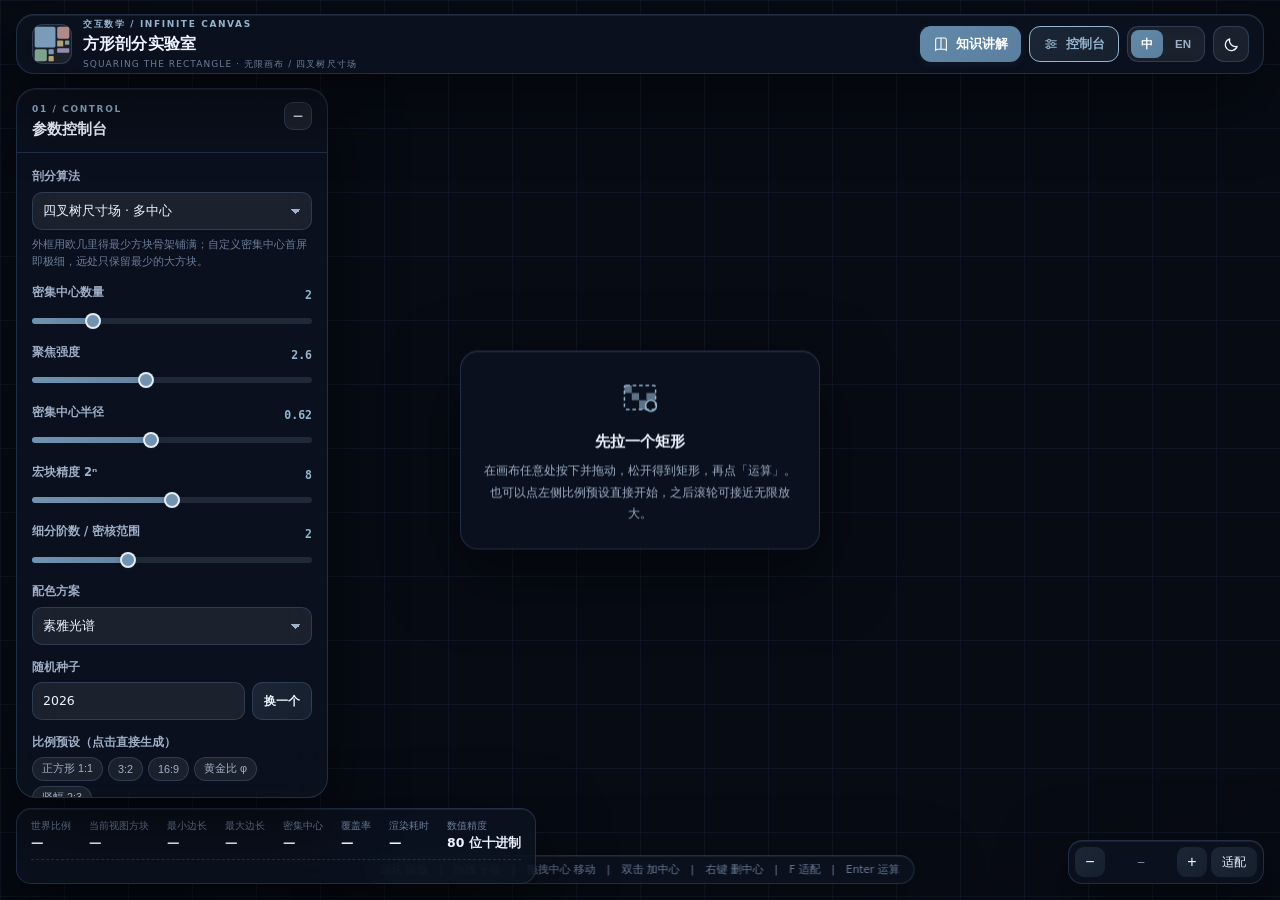
==== index.html @ bc284297 "Add custom dense centres, minimum-tile skeleton, threaded WASM core and PWA Share user-defined dense" ====
<!DOCTYPE html>
<html lang="zh-CN" data-theme="dark">
<head>
  <meta charset="UTF-8">
  <meta name="viewport" content="width=device-width, initial-scale=1, maximum-scale=1, user-scalable=no">
  <meta name="description" content="方形剖分实验室：全屏无限画布，用四叉树尺寸场把任意矩形剖分成大小悬殊的正方形。">
  <title>方形剖分实验室 · 无限画布</title>
  <meta name="theme-color" content="#0d1522">
  <meta name="apple-mobile-web-app-capable" content="yes">
  <meta name="apple-mobile-web-app-status-bar-style" content="black-translucent">
  <link rel="manifest" href="manifest.webmanifest">
  <link rel="icon" type="image/png" href="icons/icon-192.png">
  <link rel="apple-touch-icon" href="icons/icon-192.png">
  <link rel="stylesheet" href="css/style.css">
</head>
<body>
  <!-- Full-screen canvas -->
  <canvas id="stage" aria-label="Squared rectangle infinite canvas"></canvas>
  <div class="canvas-vignette" aria-hidden="true"></div>

  <!-- Glass top bar -->
  <header class="topbar glass" id="topbar">
    <div class="brand">
      <div class="mark" aria-hidden="true">
        <svg viewBox="0 0 44 44" width="38" height="38">
          <rect x="2"  y="2"  width="24" height="24" rx="2" fill="var(--mark1)"/>
          <rect x="28" y="2"  width="14" height="14" rx="2" fill="var(--mark2)"/>
          <rect x="28" y="18" width="7"  height="7"  rx="1" fill="var(--mark3)"/>
          <rect x="37" y="18" width="5"  height="5"  rx="1" fill="var(--mark4)"/>
          <rect x="28" y="27" width="14" height="5"  rx="1" fill="var(--mark5)"/>
          <rect x="2"  y="28" width="14" height="14" rx="2" fill="var(--mark4)"/>
          <rect x="18" y="28" width="6"  height="6"  rx="1" fill="var(--mark1)"/>
          <rect x="18" y="36" width="6"  height="6"  rx="1" fill="var(--mark3)"/>
        </svg>
      </div>
      <div class="brand-text">
        <span class="eyebrow" data-i18n="brandTag"></span>
        <h1 data-i18n="siteTitle"></h1>
        <span class="brand-sub" data-i18n="siteSubtitle"></span>
      </div>
    </div>
    <div class="top-tools">
      <button type="button" id="btnKnowledge" class="tool-btn grad" data-i18n-title="btnKnowledge">
        <svg viewBox="0 0 24 24" width="16" height="16" aria-hidden="true"><path d="M4 5.5A2.5 2.5 0 0 1 6.5 3H12v17H6.5A2.5 2.5 0 0 0 4 22V5.5Zm16 0A2.5 2.5 0 0 0 17.5 3H12v17h5.5A2.5 2.5 0 0 1 20 22V5.5Z" fill="none" stroke="currentColor" stroke-width="1.6" stroke-linejoin="round"/></svg>
        <span data-i18n="btnKnowledge"></span>
      </button>
      <button type="button" id="btnConsole" class="tool-btn is-active" data-i18n-title="btnConsole">
        <svg viewBox="0 0 24 24" width="16" height="16" aria-hidden="true"><path d="M4 7h16M4 12h16M4 17h16" stroke="currentColor" stroke-width="1.6" stroke-linecap="round"/><circle cx="9" cy="7" r="2.2" fill="var(--glass)" stroke="currentColor" stroke-width="1.6"/><circle cx="15" cy="12" r="2.2" fill="var(--glass)" stroke="currentColor" stroke-width="1.6"/><circle cx="8" cy="17" r="2.2" fill="var(--glass)" stroke="currentColor" stroke-width="1.6"/></svg>
        <span data-i18n="btnConsole"></span>
      </button>
      <button type="button" id="btnInstall" class="tool-btn" hidden data-i18n-title="installApp" aria-label="Install app">
        <svg viewBox="0 0 24 24" width="16" height="16" aria-hidden="true"><path d="M12 3v11m0 0 4-4m-4 4-4-4M4 17v2.5A1.5 1.5 0 0 0 5.5 21h13a1.5 1.5 0 0 0 1.5-1.5V17" fill="none" stroke="currentColor" stroke-width="1.7" stroke-linecap="round" stroke-linejoin="round"/></svg>
        <span data-i18n="installApp"></span>
      </button>
      <div class="seg" role="group" aria-label="Language">
        <button type="button" id="langZh" class="seg-btn is-active">中</button>
        <button type="button" id="langEn" class="seg-btn">EN</button>
      </div>
      <button type="button" id="themeToggle" class="icon-btn" data-i18n-title="themeToggle" data-i18n-aria="themeToggle" aria-label="Toggle theme">
        <svg class="i-moon" viewBox="0 0 24 24" width="17" height="17" aria-hidden="true"><path d="M20 14.5A8.5 8.5 0 0 1 9.5 4a8.5 8.5 0 1 0 10.5 10.5Z" fill="none" stroke="currentColor" stroke-width="1.7" stroke-linejoin="round"/></svg>
        <svg class="i-sun" viewBox="0 0 24 24" width="17" height="17" aria-hidden="true"><circle cx="12" cy="12" r="4" fill="none" stroke="currentColor" stroke-width="1.7"/><path d="M12 2v2m0 16v2M2 12h2m16 0h2M4.9 4.9l1.4 1.4m11.4 11.4 1.4 1.4M19.1 4.9l-1.4 1.4M6.3 17.7l-1.4 1.4" stroke="currentColor" stroke-width="1.7" stroke-linecap="round"/></svg>
      </button>
    </div>
  </header>

  <!-- Control panel: glass popover, collapsible to the top bar -->
  <aside class="console glass" id="console">
    <div class="console-head">
      <div>
        <span class="eyebrow" data-i18n="consoleTag"></span>
        <h2 data-i18n="consoleTitle"></h2>
      </div>
      <button type="button" id="consoleCollapse" class="mini-icon" data-i18n-title="collapse" aria-label="Collapse">−</button>
    </div>

    <div class="console-body">
      <div class="field">
        <label for="algoMode" data-i18n="algoLabel"></label>
        <select id="algoMode">
          <option value="quad" data-i18n="algoQuad"></option>
          <option value="euclid" data-i18n="algoEuclid"></option>
          <option value="network" data-i18n="algoNetwork"></option>
        </select>
        <p class="hint-line" id="algoHint" data-i18n="algoHintQuad"></p>
      </div>

      <div class="field">
        <div class="field-row"><label for="centers" data-i18n="centersLabel"></label><output id="centersVal">2</output></div>
        <input type="range" id="centers" min="1" max="6" step="1" value="2">
      </div>
      <div class="field">
        <div class="field-row"><label for="power" data-i18n="powerLabel"></label><output id="powerVal">2.6</output></div>
        <input type="range" id="power" min="1" max="5" step="0.1" value="2.6">
      </div>
      <div class="field">
        <div class="field-row"><label for="radius" data-i18n="radiusLabel"></label><output id="radiusVal">0.62</output></div>
        <input type="range" id="radius" min="0.2" max="1.2" step="0.02" value="0.62">
      </div>
      <div class="field">
        <div class="field-row"><label for="detail" data-i18n="detailLabel"></label><output id="detailVal">8</output></div>
        <input type="range" id="detail" min="5" max="11" step="1" value="8">
      </div>

      <div class="field">
        <div class="field-row"><label for="order" data-i18n="orderLabel"></label><output id="orderVal">2</output></div>
        <input type="range" id="order" min="0" max="6" step="1" value="2">
      </div>

      <div class="field">
        <label for="palette" data-i18n="paletteLabel"></label>
        <select id="palette">
          <option value="spectrum" data-i18n="palSpectrum"></option>
          <option value="sky" data-i18n="palSky"></option>
          <option value="warm" data-i18n="palWarm"></option>
          <option value="mono" data-i18n="palMono"></option>
        </select>
      </div>

      <div class="field">
        <label for="seed" data-i18n="seedLabel"></label>
        <div class="seed-row">
          <input type="number" id="seed" value="2026" min="1" step="1">
          <button type="button" id="reseed" class="mini-btn" data-i18n="reseed"></button>
        </div>
      </div>

      <div class="field">
        <span class="group-label" data-i18n="ratioLabel"></span>
        <div class="chips" id="ratioChips">
          <button type="button" data-ratio="1" data-i18n="ratioSquare"></button>
          <button type="button" data-ratio="1.5" data-i18n="ratio32"></button>
          <button type="button" data-ratio="1.7778" data-i18n="ratio169"></button>
          <button type="button" data-ratio="1.618" data-i18n="ratioGolden"></button>
          <button type="button" data-ratio="0.6667" data-i18n="ratioPortrait"></button>
        </div>
      </div>

      <div class="field">
        <span class="group-label" data-i18n="optionsLabel"></span>
        <div class="checks">
          <label class="check"><input type="checkbox" id="showGrid" checked><span data-i18n="optGrid"></span></label>
          <label class="check"><input type="checkbox" id="animate" checked><span data-i18n="optAnimate"></span></label>
          <label class="check"><input type="checkbox" id="showLabels"><span data-i18n="optLabels"></span></label>
          <label class="check"><input type="checkbox" id="showFoci" checked><span data-i18n="optFoci"></span></label>
        </div>
      </div>

      <div class="actions">
        <button type="button" id="btnCompute" class="btn grad big" data-i18n="btnCompute"></button>
        <div class="btn-row">
          <button type="button" id="btnRedraw" class="btn" data-i18n="btnRedraw"></button>
          <button type="button" id="btnFit" class="btn" data-i18n="btnFit"></button>
        </div>
        <div class="btn-row">
          <button type="button" id="btnRandom" class="btn" data-i18n="btnRandom"></button>
          <button type="button" id="btnExport" class="btn" data-i18n="btnExport"></button>
        </div>
        <button type="button" id="btnClear" class="btn ghost wide" data-i18n="btnClear"></button>
      </div>
      <p class="side-tip" data-i18n="hintInteract"></p>
    </div>
  </aside>

  <!-- Bottom-left stats HUD -->
  <div class="hud glass" id="hud">
    <div class="hud-stats">
      <div class="hud-item"><span data-i18n="statRatio"></span><b id="statRatio">—</b></div>
      <div class="hud-item"><span data-i18n="statBlocks"></span><b id="statBlocks">—</b></div>
      <div class="hud-item"><span data-i18n="statMin"></span><b id="statMin">—</b></div>
      <div class="hud-item"><span data-i18n="statMax"></span><b id="statMax">—</b></div>
      <div class="hud-item"><span data-i18n="statCenters"></span><b id="statCenters">—</b></div>
      <div class="hud-item"><span data-i18n="statCoverage"></span><b id="statCoverage">—</b></div>
      <div class="hud-item"><span data-i18n="statTime"></span><b id="statTime">—</b></div>
      <div class="hud-item"><span data-i18n="statPrecision"></span><b id="statPrecision">—</b></div>
    </div>
    <div class="hud-meta" id="metaLine"></div>
  </div>

  <!-- Bottom-right zoom controls -->
  <div class="zoombar glass">
    <button type="button" id="zoomOut" aria-label="Zoom out">−</button>
    <span id="zoomLabel">100%</span>
    <button type="button" id="zoomIn" aria-label="Zoom in">+</button>
    <button type="button" id="zoomFit" class="fit-btn" data-i18n="btnFitShort"></button>
  </div>

  <!-- Initial hint -->
  <div class="stage-hint glass" id="stageHint">
    <div class="hint-icon" aria-hidden="true">
      <svg viewBox="0 0 48 48" width="44" height="44"><rect x="7" y="11" width="34" height="26" rx="2" fill="none" stroke="currentColor" stroke-width="1.6" stroke-dasharray="4 3"/><path d="M7 11h8v8H7zM15 19h8v8h-8zM23 27h8v10h-8zM31 19h10v8H31z" fill="currentColor" opacity=".6"/><circle cx="36" cy="33" r="6" fill="none" stroke="currentColor" stroke-width="1.6"/></svg>
    </div>
    <strong data-i18n="hintTitle"></strong>
    <p data-i18n-html="hintText"></p>
  </div>

  <div class="keyhelp glass" id="keyhelp" data-i18n="keyHelp"></div>
  <div class="tooltip glass" id="tooltip" hidden></div>

  <!-- Mathematics explainer (all content collected here) -->
  <div class="modal" id="knowledge" hidden>
    <div class="modal-backdrop" id="modalBackdrop"></div>
    <div class="modal-panel glass" role="dialog" aria-modal="true" aria-labelledby="modalTitle">
      <div class="modal-head">
        <div>
          <span class="eyebrow" data-i18n="scienceNo"></span>
          <h2 id="modalTitle" data-i18n="scienceTitle"></h2>
          <p data-i18n="scienceLead"></p>
        </div>
        <button type="button" id="modalClose" class="mini-icon big" aria-label="Close">×</button>
      </div>
      <div class="modal-scroll essay-scroll">
        <iframe id="essayFrame" title="Squaring the rectangle - mathematical notes" src="about:blank"></iframe>
      </div>
    </div>
  </div>

  <div class="toast" id="toast" role="status" aria-live="polite"></div>

  <script src="js/i18n.js"></script>
  <script src="js/bigdec.js"></script>
  <script src="js/squaring.js"></script>
  <script src="js/wasm-module.js"></script>
  <script src="js/wasm-engine.js"></script>
  <script src="js/app.js"></script>
</body>
</html>
---- css/style.css ----
/* ==========================================================================
 * style.css — Squaring the Rectangle, v2
 * Full-screen infinite canvas / glassmorphic overlays / sky-blue gradient
 * controls / dark & light themes / responsive phone & tall-screen layout
 * ========================================================================== */

:root[data-theme="dark"] {
  --stage: #070b14;
  --vignette: rgba(2, 5, 12, .42);
  --glass: rgba(13, 19, 32, .74);
  --glass-line: rgba(140, 180, 255, .18);
  --glass-hi: rgba(255, 255, 255, .07);
  --card: rgba(255, 255, 255, .035);
  --text: #eef4ff;
  --muted: #9fb0c8;
  --faint: #6b7d99;
  --accent: #93b4ce;
  --accent-2: #6d8fae;
  --track: rgba(150, 175, 200, .16);
  --shadow: 0 24px 70px rgba(0, 0, 0, .55);
  --mark1: #7b9cb8; --mark2: #b08a8a; --mark3: #b3a075;
  --mark4: #7fa48c; --mark5: #948cb0;
}

:root[data-theme="light"] {
  --stage: #eef4fb;
  --vignette: rgba(120, 150, 190, .12);
  --glass: rgba(255, 255, 255, .80);
  --glass-line: rgba(40, 90, 160, .16);
  --glass-hi: rgba(255, 255, 255, .65);
  --card: rgba(20, 60, 120, .035);
  --text: #12203a;
  --muted: #52647e;
  --faint: #8292a8;
  --accent: #45759b;
  --accent-2: #6a8dab;
  --track: rgba(50, 90, 130, .12);
  --shadow: 0 20px 60px rgba(30, 70, 130, .18);
  --mark1: #5c82a3; --mark2: #a56f73; --mark3: #a08a4e;
  --mark4: #638c74; --mark5: #7b729a;
}

:root {
  /* Restrained near-solid gradients: a few percent of tonal shift only. */
  --sky: linear-gradient(135deg, #6389a9 0%, #5b7f9e 100%);
  --sky-soft: linear-gradient(135deg, rgba(120, 155, 185, .16), rgba(110, 140, 170, .12));
  --sky-glow: 0 2px 8px rgba(50, 80, 110, .16);
}

* { box-sizing: border-box; }

html, body { height: 100%; margin: 0; overflow: hidden; }

body {
  background: var(--stage);
  color: var(--text);
  font-family: "Inter", "SF Pro Display", "PingFang SC", "Microsoft YaHei", system-ui, -apple-system, sans-serif;
  font-size: 14px;
  line-height: 1.6;
  -webkit-font-smoothing: antialiased;
  transition: background-color .35s, color .35s;
}

::selection { background: var(--accent); color: #fff; }

#stage { position: fixed; inset: 0; width: 100vw; height: 100vh; display: block; touch-action: none; cursor: crosshair; }
.canvas-vignette { position: fixed; inset: 0; z-index: 1; pointer-events: none; background: radial-gradient(125% 95% at 50% 46%, transparent 52%, var(--vignette) 100%); }

.glass {
  background: var(--glass);
  border: 1px solid var(--glass-line);
  box-shadow: var(--shadow), inset 0 1px 0 var(--glass-hi);
  -webkit-backdrop-filter: blur(24px) saturate(165%);
  backdrop-filter: blur(24px) saturate(165%);
}

/* ---------------- Top bar ---------------- */
.topbar {
  position: fixed; top: 14px; left: 16px; right: 16px; height: 60px;
  border-radius: 18px; padding: 0 14px 0 15px; z-index: 30;
  display: flex; align-items: center; justify-content: space-between; gap: 16px;
}
.brand { display: flex; align-items: center; gap: 11px; min-width: 0; }
.mark { width: 40px; height: 40px; display: grid; place-items: center; flex: none; border-radius: 11px; background: var(--glass-hi); border: 1px solid var(--glass-line); }
.brand-text { min-width: 0; }
.eyebrow { display: block; color: var(--accent); font-size: 9px; letter-spacing: .18em; font-weight: 800; }
.brand-text h1 { margin: 0; font-size: 16px; font-weight: 750; letter-spacing: .01em; white-space: nowrap; }
.brand-sub { display: block; color: var(--faint); font-size: 9px; letter-spacing: .12em; white-space: nowrap; overflow: hidden; text-overflow: ellipsis; }
.top-tools { display: flex; align-items: center; gap: 8px; flex: none; }

.tool-btn, .icon-btn, .mini-icon, .seg-btn {
  border: 1px solid var(--glass-line); background: var(--glass-hi); color: var(--text);
  cursor: pointer; transition: filter .18s, border-color .18s, transform .18s, color .18s;
}
.tool-btn { height: 36px; padding: 0 13px; border-radius: 11px; display: flex; align-items: center; gap: 7px; font: inherit; font-size: 12.5px; font-weight: 650; white-space: nowrap; }
.tool-btn:hover, .icon-btn:hover, .mini-icon:hover, .seg-btn:hover { border-color: var(--accent); transform: translateY(-1px); }
.tool-btn.grad { background: var(--sky); color: #fff; border: none; box-shadow: var(--sky-glow); }
.tool-btn.is-active { background: var(--sky-soft); border-color: var(--accent); color: var(--accent); }
[data-theme="light"] .tool-btn.is-active { color: #0369a1; }
.icon-btn { width: 36px; height: 36px; border-radius: 11px; display: grid; place-items: center; }
.icon-btn svg { grid-area: 1 / 1; }
[data-theme="dark"] .i-sun, [data-theme="light"] .i-moon { display: none; }
.seg { display: flex; padding: 3px; gap: 2px; border-radius: 11px; background: var(--glass-hi); border: 1px solid var(--glass-line); }
.seg-btn { height: 28px; padding: 0 10px; border: 0; border-radius: 8px; background: transparent; color: var(--muted); font-size: 11.5px; font-weight: 750; }
.seg-btn.is-active { background: var(--sky); color: #fff; }
.mini-icon { width: 28px; height: 28px; border-radius: 9px; font-size: 18px; line-height: 1; display: grid; place-items: center; flex: none; }
.mini-icon.big { width: 36px; height: 36px; font-size: 24px; border-radius: 11px; }
button:focus-visible, select:focus-visible, input:focus-visible { outline: 2px solid var(--accent); outline-offset: 2px; }

/* ---------------- Glass control console ---------------- */
.console {
  position: fixed; left: 16px; top: 88px; width: 312px; max-height: calc(100vh - 190px);
  border-radius: 20px; z-index: 25; display: flex; flex-direction: column; overflow: hidden;
  transform-origin: 62px -30px;
  transition: opacity .26s ease, transform .26s cubic-bezier(.3, .8, .3, 1);
}
.console.is-collapsed { opacity: 0; transform: translateY(-30px) scale(.9); pointer-events: none; }
.console-head { padding: 13px 15px 11px; display: flex; align-items: flex-start; justify-content: space-between; border-bottom: 1px solid var(--glass-line); }
.console-head h2 { margin: 1px 0 0; font-size: 15px; font-weight: 720; }
.console-body { padding: 14px 15px 16px; overflow-y: auto; overscroll-behavior: contain; }
.console-body::-webkit-scrollbar, .modal-scroll::-webkit-scrollbar { width: 7px; }
.console-body::-webkit-scrollbar-thumb, .modal-scroll::-webkit-scrollbar-thumb { background: var(--track); border-radius: 6px; }

.field { margin-bottom: 13px; }
.field > label, .group-label, .field-row label { display: block; color: var(--muted); font-size: 11.5px; font-weight: 650; margin-bottom: 6px; }
.field-row { display: flex; align-items: center; justify-content: space-between; }
.field-row output { color: var(--accent); font-size: 11.5px; font-weight: 750; font-family: ui-monospace, Consolas, monospace; font-variant-numeric: tabular-nums; }
.hint-line { margin: 6px 0 0; color: var(--faint); font-size: 10.8px; line-height: 1.6; }

select, input[type="number"] {
  width: 100%; padding: 8px 10px; border: 1px solid var(--glass-line); border-radius: 10px;
  background: var(--glass-hi); color: var(--text); font: inherit; font-size: 12.5px; outline: none;
}
select { appearance: none; background-image: linear-gradient(45deg, transparent 50%, var(--muted) 50%), linear-gradient(135deg, var(--muted) 50%, transparent 50%); background-position: calc(100% - 15px) 52%, calc(100% - 10px) 52%; background-size: 5px 5px, 5px 5px; background-repeat: no-repeat; padding-right: 26px; }
option { background: #111a2c; color: #eef4ff; }
[data-theme="light"] option { background: #fff; color: #12203a; }

input[type="range"] {
  -webkit-appearance: none; appearance: none; width: 100%; height: 6px; margin: 7px 0 3px;
  border-radius: 6px; outline: none;
  background: linear-gradient(90deg, #6f93b1, #62849f) 0 / var(--fill, 50%) 100% no-repeat, var(--track);
}
input[type="range"]:disabled { opacity: .38; cursor: default; }
input[type="range"]::-webkit-slider-thumb { -webkit-appearance: none; width: 16px; height: 16px; border-radius: 50%; background: #6f93b1; border: 2px solid rgba(255, 255, 255, .82); box-shadow: 0 1px 4px rgba(30, 60, 90, .22); cursor: pointer; }
input[type="range"]::-moz-range-thumb { width: 13px; height: 13px; border-radius: 50%; background: #6f93b1; border: 2px solid rgba(255, 255, 255, .82); cursor: pointer; }

.seed-row { display: flex; gap: 7px; }
.seed-row input { flex: 1; min-width: 0; font-variant-numeric: tabular-nums; }
.mini-btn { flex: none; padding: 0 11px; border: 1px solid var(--glass-line); border-radius: 10px; background: var(--sky-soft); color: var(--text); font-size: 11.5px; font-weight: 650; cursor: pointer; }
.mini-btn:hover { border-color: var(--accent); }

.chips { display: flex; flex-wrap: wrap; gap: 5px; }
.chips button { border: 1px solid var(--glass-line); background: var(--glass-hi); color: var(--muted); border-radius: 20px; padding: 4px 9px; font-size: 10.8px; cursor: pointer; transition: .18s; }
.chips button:hover { background: var(--sky); color: #fff; border-color: transparent; }

.checks { display: grid; grid-template-columns: 1fr 1fr; gap: 7px 8px; }
.check { display: flex; align-items: center; gap: 7px; color: var(--muted); font-size: 11.5px; cursor: pointer; }
.check input { appearance: none; -webkit-appearance: none; width: 15px; height: 15px; border: 1px solid var(--glass-line); border-radius: 5px; background: var(--glass-hi); cursor: pointer; position: relative; flex: none; }
.check input:checked { background: var(--sky); border-color: transparent; }
.check input:checked::after { content: ""; position: absolute; left: 4px; top: 1px; width: 4px; height: 8px; border: solid #fff; border-width: 0 2px 2px 0; transform: rotate(42deg); }

.actions { display: flex; flex-direction: column; gap: 7px; margin-top: 15px; }
.btn-row { display: grid; grid-template-columns: 1fr 1fr; gap: 7px; }
.btn { border: 1px solid var(--glass-line); border-radius: 10px; padding: 9px 10px; font: inherit; font-size: 11.8px; font-weight: 680; cursor: pointer; background: var(--sky-soft); color: var(--text); transition: filter .18s, transform .18s, border-color .18s; }
.btn:hover { filter: brightness(1.12); transform: translateY(-1px); }
.btn:active { transform: translateY(0); }
.btn:disabled { opacity: .5; cursor: default; transform: none; }
.btn.grad { background: var(--sky); color: #fff; border: none; box-shadow: var(--sky-glow); }
.btn.big { height: 42px; font-size: 13.5px; letter-spacing: .08em; }
.btn.ghost { background: transparent; color: var(--muted); }
.btn.wide { width: 100%; }
.btn.pulse { animation: pulse 1.4s ease-in-out infinite; }
@keyframes pulse { 0%, 100% { box-shadow: 0 2px 8px rgba(90, 125, 155, .14); } 50% { box-shadow: 0 2px 12px rgba(110, 145, 175, .26); } }
.side-tip { margin: 13px 0 0; padding-top: 11px; border-top: 1px dashed var(--glass-line); color: var(--faint); font-size: 10.6px; line-height: 1.75; }

/* ---------------- HUD / zoom bar / hints ---------------- */
.hud { position: fixed; left: 16px; bottom: 16px; max-width: min(780px, calc(100vw - 250px)); border-radius: 15px; padding: 9px 14px; z-index: 15; }
.hud-stats { display: flex; flex-wrap: wrap; gap: 5px 18px; }
.hud-item span { display: block; color: var(--faint); font-size: 9.5px; white-space: nowrap; }
.hud-item b { display: block; font-size: 12.5px; font-weight: 720; font-variant-numeric: tabular-nums; white-space: nowrap; }
.hud-meta { margin-top: 6px; padding-top: 6px; border-top: 1px dashed var(--glass-line); color: var(--faint); font-size: 10.2px; font-family: ui-monospace, Consolas, monospace; min-height: 15px; }

.zoombar { position: fixed; right: 16px; bottom: 16px; display: flex; align-items: center; gap: 4px; border-radius: 14px; padding: 6px; z-index: 15; }
.zoombar button { width: 30px; height: 30px; border: none; border-radius: 9px; background: var(--sky-soft); color: var(--text); font-size: 16px; cursor: pointer; transition: .18s; }
.zoombar button:hover { background: var(--sky); color: #fff; }
.zoombar .fit-btn { width: auto; padding: 0 11px; font-size: 11.5px; }
#zoomLabel { min-width: 64px; text-align: center; color: var(--muted); font-size: 11px; font-family: ui-monospace, Consolas, monospace; font-variant-numeric: tabular-nums; }

.stage-hint {
  position: fixed; left: 50%; top: 50%; transform: translate(-50%, -50%); width: min(360px, 80vw);
  padding: 24px 22px; border-radius: 18px; text-align: center; z-index: 12; pointer-events: none;
  transition: opacity .3s, transform .3s;
}
.stage-hint.is-hidden { opacity: 0; transform: translate(-50%, -46%) scale(.96); }
.hint-icon { color: var(--accent); margin-bottom: 4px; }
.stage-hint strong { display: block; font-size: 15px; }
.stage-hint p { margin: 7px 0 0; color: var(--muted); font-size: 11.8px; line-height: 1.8; }

.keyhelp { position: fixed; left: 50%; bottom: 16px; transform: translateX(-50%); border-radius: 20px; padding: 5px 14px; z-index: 11; color: var(--faint); font-size: 10.5px; white-space: nowrap; pointer-events: none; }
.tooltip { position: fixed; z-index: 35; pointer-events: none; padding: 7px 11px; border-radius: 10px; font-size: 11px; line-height: 1.7; white-space: nowrap; font-variant-numeric: tabular-nums; }
.tooltip b { color: var(--accent); }
.toast { position: fixed; left: 50%; bottom: 74px; transform: translate(-50%, 16px); padding: 9px 17px; border-radius: 11px; background: var(--glass); border: 1px solid var(--glass-line); box-shadow: var(--shadow); -webkit-backdrop-filter: blur(18px); backdrop-filter: blur(18px); color: var(--text); font-size: 12.5px; opacity: 0; pointer-events: none; transition: opacity .22s, transform .22s; z-index: 70; }
.toast.show { opacity: 1; transform: translate(-50%, 0); }

/* ---------------- Mathematics explainer modal ---------------- */
.modal { position: fixed; inset: 0; z-index: 60; display: grid; place-items: center; }
.modal[hidden] { display: none; }
.modal-backdrop { position: absolute; inset: 0; background: rgba(4, 8, 18, .58); -webkit-backdrop-filter: blur(12px); backdrop-filter: blur(12px); }
[data-theme="light"] .modal-backdrop { background: rgba(150, 175, 210, .38); }
.modal-panel { position: relative; width: min(1180px, 92vw); height: min(88vh, 940px); border-radius: 24px; display: flex; flex-direction: column; overflow: hidden; animation: modalIn .26s cubic-bezier(.2, .85, .3, 1); }
@keyframes modalIn { from { opacity: 0; transform: translateY(18px) scale(.97); } to { opacity: 1; transform: none; } }
.modal-head { padding: 20px 26px 15px; display: flex; align-items: flex-start; justify-content: space-between; gap: 20px; border-bottom: 1px solid var(--glass-line); }
.modal-head h2 { margin: 3px 0 2px; font-size: 23px; }
.modal-head p { margin: 0; color: var(--muted); font-size: 12.5px; }
.modal-scroll { padding: 20px 26px 28px; overflow-y: auto; }
/* The essay is a self-contained bilingual paper with its own scrollbar. */
.modal-scroll.essay-scroll { padding: 0; overflow: hidden; flex: 1 1 auto; min-height: 0; display: flex; }
#essayFrame { flex: 1 1 auto; width: 100%; height: 100%; min-height: 0; border: 0; display: block; background: transparent; }

/* ---------------- Responsive layout ---------------- */
@media (max-width: 1180px) {
  .brand-sub { display: none; }
}
@media (max-width: 860px) {
  .topbar { height: auto; min-height: 58px; padding: 9px 11px; flex-wrap: wrap; gap: 9px; }
  .top-tools { width: 100%; justify-content: space-between; }
  .tool-btn { padding: 0 10px; }
  .tool-btn span { display: none; }
  .console { top: 122px; width: min(312px, calc(100vw - 32px)); max-height: calc(100vh - 230px); }
  .hud { max-width: calc(100vw - 32px); bottom: 62px; }
  .hud-stats { gap: 4px 12px; }
  .hud-item:nth-child(n+6) { display: none; }
  .zoombar { bottom: 12px; }
  .keyhelp { display: none; }
  .modal-panel { width: 96vw; height: 92vh; }
  .modal-head { padding: 16px 18px 12px; }
  .modal-scroll { padding: 16px 18px 24px; }
}

/* --------------------------------------------------------------------------
 * Phones and tall screens
 * Covers 19.5:9 / 20:9 portrait devices, dynamic viewport height (mobile
 * browser chrome), notch / home-indicator safe areas and 40px+ touch targets.
 * The console is collapsible from the top bar so the canvas stays visible.
 * -------------------------------------------------------------------------- */
@media (max-width: 640px) {
  :root {
    --sa-t: env(safe-area-inset-top, 0px);
    --sa-b: env(safe-area-inset-bottom, 0px);
    --sa-l: env(safe-area-inset-left, 0px);
    --sa-r: env(safe-area-inset-right, 0px);
  }

  html, body { height: 100vh; height: 100dvh; }
  body { font-size: 13px; -webkit-tap-highlight-color: transparent; }
  #stage { width: 100vw; height: 100vh; height: 100dvh; }
  button, select, input { touch-action: manipulation; }

  .topbar {
    top: calc(8px + var(--sa-t));
    left: calc(8px + var(--sa-l));
    right: calc(8px + var(--sa-r));
    height: auto; min-height: 0;
    padding: 8px 10px 9px;
    border-radius: 16px;
    flex-wrap: wrap; gap: 8px;
  }
  .brand { gap: 8px; }
  .mark { width: 32px; height: 32px; border-radius: 9px; }
  .mark svg { width: 20px; height: 20px; }
  .eyebrow { font-size: 7.5px; letter-spacing: .1em; }
  .brand-text h1 { font-size: 13.5px; }
  .brand-sub { display: none; }
  .top-tools { width: 100%; gap: 6px; justify-content: space-between; }
  .tool-btn { height: 40px; padding: 0 9px; font-size: 11.5px; gap: 5px; }
  .tool-btn span { display: inline; }        /* keep labels legible on phones */
  .tool-btn svg { width: 14px; height: 14px; flex: none; }
  .icon-btn { width: 40px; height: 40px; flex: none; }
  .seg-btn { height: 32px; padding: 0 10px; font-size: 11px; }

  .console {
    left: calc(8px + var(--sa-l));
    right: calc(8px + var(--sa-r));
    top: calc(116px + var(--sa-t));
    width: auto;
    max-height: calc(100vh - 200px - var(--sa-t) - var(--sa-b));
    max-height: calc(100dvh - 200px - var(--sa-t) - var(--sa-b));
    border-radius: 18px;
    transform-origin: 50% -24px;
  }
  .console-head { padding: 11px 14px 9px; }
  .console-body { padding: 12px 14px 16px; }
  .field { margin-bottom: 12px; }
  .checks { gap: 9px 8px; }
  .check { font-size: 12px; }
  .btn { min-height: 40px; }
  .mini-btn, .chips button { min-height: 36px; }

  .hud {
    left: calc(8px + var(--sa-l));
    right: calc(8px + var(--sa-r));
    bottom: calc(70px + var(--sa-b));
    max-width: none;
    padding: 8px 11px;
    border-radius: 13px;
  }
  /* Eight stats in a tidy 4x2 grid instead of an orphaned wrap row. */
  body.console-open .hud { display: none; }
  .hud-stats { display: grid; grid-template-columns: repeat(4, minmax(0, 1fr)); gap: 6px 8px; }
  .hud-item { min-width: 0; }
  .hud-item:nth-child(n+5) { display: block; }
  .hud-item span, .hud-item b { overflow: hidden; text-overflow: ellipsis; }
  .hud-item span { font-size: 9px; }
  .hud-item b { font-size: 11.5px; }
  .hud-meta { font-size: 9px; }

  .zoombar {
    right: calc(8px + var(--sa-r));
    bottom: calc(10px + var(--sa-b));
    padding: 4px;
  }
  .zoombar button { width: 38px; height: 38px; font-size: 17px; }
  .zoombar .fit-btn { padding: 0 10px; }
  #zoomLabel { min-width: 52px; font-size: 10px; }

  .stage-hint { width: min(320px, 84vw); padding: 22px 18px; }
  .stage-hint p { font-size: 11.5px; }
  .keyhelp { display: none; }
  .tooltip { display: none; }
  .toast { bottom: calc(120px + var(--sa-b)); max-width: 86vw; text-align: center; }

  .modal-panel {
    width: calc(100vw - 16px - var(--sa-l) - var(--sa-r));
    height: calc(100vh - 24px - var(--sa-t) - var(--sa-b));
    height: calc(100dvh - 24px - var(--sa-t) - var(--sa-b));
    border-radius: 18px;
  }
  .modal-head { padding: 14px 16px 11px; gap: 12px; }
  .modal-head h2 { font-size: 19px; }
  .modal-head p { font-size: 11.5px; }
  .modal-scroll { padding: 14px 16px calc(26px + var(--sa-b)); }
  .s-body { font-size: 12px; line-height: 1.8; }
  .ref-links { gap: 6px 14px; }
}

/* Extra vertical room on 19.5:9 / 20:9 portrait devices */
@media (max-width: 640px) and (min-height: 780px) {
  .console {
    max-height: calc(100vh - 230px - var(--sa-t) - var(--sa-b));
    max-height: calc(100dvh - 230px - var(--sa-t) - var(--sa-b));
  }
  .hud-item:nth-child(n+5) { display: block; }
  .stage-hint { padding: 28px 24px; }
}

/* Compact landscape phones: single-row top bar, no console/bar overlap */
@media (max-height: 480px) and (orientation: landscape) {
  .topbar {
    top: 4px; left: 8px; right: 8px; height: 48px; min-height: 0;
    padding: 4px 10px; flex-wrap: nowrap; gap: 8px;
  }
  .brand { gap: 8px; }
  .mark { width: 30px; height: 30px; border-radius: 9px; }
  .mark svg { width: 19px; height: 19px; }
  .eyebrow, .brand-sub { display: none; }
  .brand-text h1 { font-size: 13px; white-space: nowrap; }
  .top-tools { width: auto; gap: 6px; justify-content: flex-end; }
  .tool-btn { height: 34px; padding: 0 9px; }
  .tool-btn span { display: none; }
  .icon-btn { width: 34px; height: 34px; }
  .seg-btn { height: 26px; padding: 0 8px; }

  .console { top: 60px; width: 270px; max-height: calc(100dvh - 68px); }
  .hud, .keyhelp { display: none; }
  .zoombar { bottom: 8px; }
  .zoombar button { width: 34px; height: 34px; }
  .modal-panel { height: 96vh; height: 96dvh; }
}

/* Install button: revealed only when the browser fires beforeinstallprompt.
   Kept off narrow screens so the compact top bar never overflows. */
#btnInstall[hidden] { display: none; }
#btnInstall { border-color: var(--accent); }
@media (max-width: 900px) {
  #btnInstall { display: none !important; }
}

@media (prefers-reduced-motion: reduce) {
  *, *::before, *::after { animation-duration: .01ms !important; transition-duration: .01ms !important; }
}
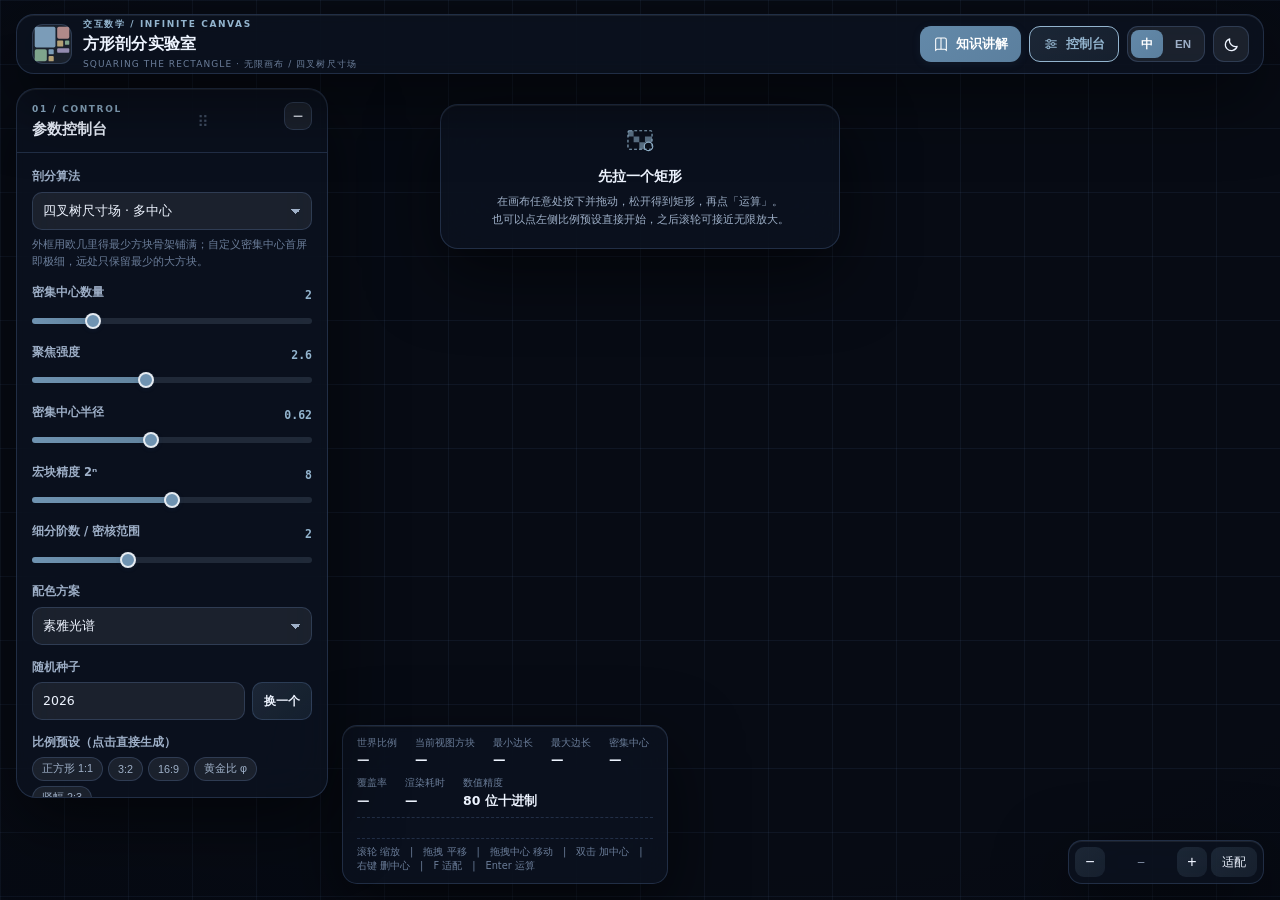
==== commit 70c16170: "Draggable console, non-overlapping HUD, richer essay with exact figure and BigInt cross-check" ====
--- a/index.html
+++ b/index.html
@@ -11,7 +11,7 @@
   <link rel="manifest" href="manifest.webmanifest">
   <link rel="icon" type="image/png" href="icons/icon-192.png">
   <link rel="apple-touch-icon" href="icons/icon-192.png">
-  <link rel="stylesheet" href="css/style.css">
+  <link rel="stylesheet" href="css/style.css?v=12">
 </head>
 <body>
   <!-- Full-screen canvas -->
@@ -70,6 +70,7 @@
         <span class="eyebrow" data-i18n="consoleTag"></span>
         <h2 data-i18n="consoleTitle"></h2>
       </div>
+      <span class="drag-hint" aria-hidden="true" title="Drag to move">⠿</span>
       <button type="button" id="consoleCollapse" class="mini-icon" data-i18n-title="collapse" aria-label="Collapse">−</button>
     </div>
 
@@ -80,28 +81,69 @@
           <option value="quad" data-i18n="algoQuad"></option>
           <option value="euclid" data-i18n="algoEuclid"></option>
           <option value="network" data-i18n="algoNetwork"></option>
+          <option value="perfect" data-i18n="algoPerfect"></option>
         </select>
         <p class="hint-line" id="algoHint" data-i18n="algoHintQuad"></p>
       </div>
 
-      <div class="field">
+      <div class="field" id="perfectPickField" hidden>
+        <label class="check"><input type="checkbox" id="matchRatio" checked><span data-i18n="matchRatioLabel"></span></label>
+        <label for="perfectPick" data-i18n="perfectPickLabel"></label>
+        <select id="perfectPick"></select>
+        <p class="hint-line" id="perfectNote"></p>
+      </div>
+      <div class="field" id="perfectLevelField" hidden>
+        <div class="field-row"><label for="perfectLevel" data-i18n="perfectLevelLabel"></label><output id="perfectLevelVal">0</output></div>
+        <input type="range" id="perfectLevel" min="0" max="3" step="1" value="0">
+        <p class="hint-line" id="perfectLevelHint" data-i18n="perfectLevelHint"></p>
+      </div>
+
+      <div class="field" id="customRectField" hidden>
+        <span class="group-label" data-i18n="customRectLabel"></span>
+        <div class="size-row">
+          <label class="size-cell"><span data-i18n="sizeW"></span><input type="number" id="customW" min="2" max="384" step="1" value="33" inputmode="numeric"></label>
+          <span class="size-times">×</span>
+          <label class="size-cell"><span data-i18n="sizeH"></span><input type="number" id="customH" min="2" max="384" step="1" value="32" inputmode="numeric"></label>
+        </div>
+        <div class="btn-row" style="margin-top:7px">
+          <button type="button" id="btnPerfectSearch" class="btn grad" data-i18n="btnPerfectSearch"></button>
+          <button type="button" id="btnPerfectRandom" class="btn" data-i18n="btnPerfectRandom"></button>
+        </div>
+        <p class="hint-line" id="perfectSearchNote" data-i18n="perfectSearchHint"></p>
+      </div>
+
+      <div class="field" id="perfectFamilyField" hidden>
+        <div class="field-row"><label for="chainLevel" data-i18n="chainLevelLabel"></label><output id="chainLevelVal">0</output></div>
+        <input type="range" id="chainLevel" min="0" max="6" step="1" value="0">
+        <div class="field-row"><label for="scaleK" data-i18n="scaleKLabel"></label><output id="scaleKVal">1</output></div>
+        <input type="range" id="scaleK" min="1" max="24" step="1" value="1">
+        <p class="hint-line" id="chainNote" data-i18n="chainHint"></p>
+      </div>
+
+      <div class="field" id="perfectSolutionsField" hidden>
+        <label for="perfectSolutions" data-i18n="perfectSolutionsLabel"></label>
+        <select id="perfectSolutions"></select>
+        <p class="hint-line" id="solutionNote"></p>
+      </div>
+
+      <div class="field" data-pmode-hide>
         <div class="field-row"><label for="centers" data-i18n="centersLabel"></label><output id="centersVal">2</output></div>
         <input type="range" id="centers" min="1" max="6" step="1" value="2">
       </div>
-      <div class="field">
+      <div class="field" data-pmode-hide>
         <div class="field-row"><label for="power" data-i18n="powerLabel"></label><output id="powerVal">2.6</output></div>
         <input type="range" id="power" min="1" max="5" step="0.1" value="2.6">
       </div>
-      <div class="field">
+      <div class="field" data-pmode-hide>
         <div class="field-row"><label for="radius" data-i18n="radiusLabel"></label><output id="radiusVal">0.62</output></div>
         <input type="range" id="radius" min="0.2" max="1.2" step="0.02" value="0.62">
       </div>
-      <div class="field">
+      <div class="field" data-pmode-hide>
         <div class="field-row"><label for="detail" data-i18n="detailLabel"></label><output id="detailVal">8</output></div>
         <input type="range" id="detail" min="5" max="11" step="1" value="8">
       </div>
 
-      <div class="field">
+      <div class="field" data-pmode-hide>
         <div class="field-row"><label for="order" data-i18n="orderLabel"></label><output id="orderVal">2</output></div>
         <input type="range" id="order" min="0" max="6" step="1" value="2">
       </div>
@@ -119,12 +161,12 @@
       <div class="field">
         <label for="seed" data-i18n="seedLabel"></label>
         <div class="seed-row">
-          <input type="number" id="seed" value="2026" min="1" step="1">
+          <input type="number" id="seed" value="2026" min="1" max="2147483646" step="1" inputmode="numeric" autocomplete="off">
           <button type="button" id="reseed" class="mini-btn" data-i18n="reseed"></button>
         </div>
       </div>
 
-      <div class="field">
+      <div class="field" data-pmode-hide>
         <span class="group-label" data-i18n="ratioLabel"></span>
         <div class="chips" id="ratioChips">
           <button type="button" data-ratio="1" data-i18n="ratioSquare"></button>
@@ -139,9 +181,9 @@
         <span class="group-label" data-i18n="optionsLabel"></span>
         <div class="checks">
           <label class="check"><input type="checkbox" id="showGrid" checked><span data-i18n="optGrid"></span></label>
-          <label class="check"><input type="checkbox" id="animate" checked><span data-i18n="optAnimate"></span></label>
+          <label class="check" data-pmode-hide><input type="checkbox" id="animate" checked><span data-i18n="optAnimate"></span></label>
           <label class="check"><input type="checkbox" id="showLabels"><span data-i18n="optLabels"></span></label>
-          <label class="check"><input type="checkbox" id="showFoci" checked><span data-i18n="optFoci"></span></label>
+          <label class="check" data-pmode-hide><input type="checkbox" id="showFoci" checked><span data-i18n="optFoci"></span></label>
         </div>
       </div>
 
@@ -174,6 +216,7 @@
       <div class="hud-item"><span data-i18n="statPrecision"></span><b id="statPrecision">—</b></div>
     </div>
     <div class="hud-meta" id="metaLine"></div>
+    <div class="keyhelp" id="keyhelp" data-i18n="keyHelp"></div>
   </div>
 
   <!-- Bottom-right zoom controls -->
@@ -193,7 +236,6 @@
     <p data-i18n-html="hintText"></p>
   </div>
 
-  <div class="keyhelp glass" id="keyhelp" data-i18n="keyHelp"></div>
   <div class="tooltip glass" id="tooltip" hidden></div>
 
   <!-- Mathematics explainer (all content collected here) -->
@@ -216,11 +258,17 @@
 
   <div class="toast" id="toast" role="status" aria-live="polite"></div>
 
-  <script src="js/i18n.js"></script>
-  <script src="js/bigdec.js"></script>
-  <script src="js/squaring.js"></script>
-  <script src="js/wasm-module.js"></script>
-  <script src="js/wasm-engine.js"></script>
-  <script src="js/app.js"></script>
+  <script src="js/i18n.js?v=12"></script>
+  <script src="js/bigdec.js?v=12"></script>
+  <script src="js/vendor/fraction.min.js?v=12"></script>
+  <script src="js/vendor/decimal.min.js?v=12"></script>
+  <script src="js/perfect-catalog.js?v=12"></script>
+  <script src="js/perfect-data.js?v=12"></script>
+  <script src="js/perfect-match.js?v=12"></script>
+  <script src="js/squaring.js?v=12"></script>
+  <script src="js/wasm-module.js?v=12"></script>
+  <script src="js/wasm-engine.js?v=12"></script>
+  <script src="js/perfect-solver.js?v=12"></script>
+  <script src="js/app.js?v=12"></script>
 </body>
 </html>
--- a/css/style.css
+++ b/css/style.css
@@ -115,7 +115,12 @@
   transition: opacity .26s ease, transform .26s cubic-bezier(.3, .8, .3, 1);
 }
 .console.is-collapsed { opacity: 0; transform: translateY(-30px) scale(.9); pointer-events: none; }
-.console-head { padding: 13px 15px 11px; display: flex; align-items: flex-start; justify-content: space-between; border-bottom: 1px solid var(--glass-line); }
+.console-head { padding: 13px 15px 11px; display: flex; align-items: flex-start; justify-content: space-between; border-bottom: 1px solid var(--glass-line); cursor: grab; touch-action: none; user-select: none; -webkit-user-select: none; }
+.console-head:active { cursor: grabbing; }
+.console.is-dragging { transition: none !important; opacity: .96; box-shadow: 0 18px 50px rgba(10, 24, 44, .32); }
+.console.is-dragging .console-body { pointer-events: none; }
+.console-head .drag-hint { color: var(--faint); font-size: 15px; line-height: 28px; margin: 0 4px; align-self: center; opacity: .6; }
+.console-head .drag-hint:hover { opacity: 1; color: var(--accent); }
 .console-head h2 { margin: 1px 0 0; font-size: 15px; font-weight: 720; }
 .console-body { padding: 14px 15px 16px; overflow-y: auto; overscroll-behavior: contain; }
 .console-body::-webkit-scrollbar, .modal-scroll::-webkit-scrollbar { width: 7px; }
@@ -146,6 +151,12 @@
 
 .seed-row { display: flex; gap: 7px; }
 .seed-row input { flex: 1; min-width: 0; font-variant-numeric: tabular-nums; }
+
+.size-row { display: flex; align-items: flex-end; gap: 8px; }
+.size-cell { flex: 1; min-width: 0; }
+.size-cell > span { display: block; color: var(--muted); font-size: 11.5px; font-weight: 650; margin-bottom: 6px; }
+.size-cell input { width: 100%; font-variant-numeric: tabular-nums; }
+.size-times { color: var(--faint); font-size: 16px; line-height: 34px; }
 .mini-btn { flex: none; padding: 0 11px; border: 1px solid var(--glass-line); border-radius: 10px; background: var(--sky-soft); color: var(--text); font-size: 11.5px; font-weight: 650; cursor: pointer; }
 .mini-btn:hover { border-color: var(--accent); }
 
@@ -174,11 +185,11 @@
 .side-tip { margin: 13px 0 0; padding-top: 11px; border-top: 1px dashed var(--glass-line); color: var(--faint); font-size: 10.6px; line-height: 1.75; }
 
 /* ---------------- HUD / zoom bar / hints ---------------- */
-.hud { position: fixed; left: 16px; bottom: 16px; max-width: min(780px, calc(100vw - 250px)); border-radius: 15px; padding: 9px 14px; z-index: 15; }
+.hud { position: fixed; left: var(--hud-left, 16px); bottom: 16px; max-width: min(760px, calc(100vw - var(--hud-reserve, 200px))); border-radius: 15px; padding: 9px 14px; z-index: 15; transition: left .2s ease, max-width .2s ease; }
 .hud-stats { display: flex; flex-wrap: wrap; gap: 5px 18px; }
 .hud-item span { display: block; color: var(--faint); font-size: 9.5px; white-space: nowrap; }
 .hud-item b { display: block; font-size: 12.5px; font-weight: 720; font-variant-numeric: tabular-nums; white-space: nowrap; }
-.hud-meta { margin-top: 6px; padding-top: 6px; border-top: 1px dashed var(--glass-line); color: var(--faint); font-size: 10.2px; font-family: ui-monospace, Consolas, monospace; min-height: 15px; }
+.hud-meta { margin-top: 6px; padding-top: 6px; border-top: 1px dashed var(--glass-line); color: var(--faint); font-size: 10.2px; font-family: ui-monospace, Consolas, monospace; min-height: 15px; max-width: 100%; overflow: hidden; text-overflow: ellipsis; white-space: nowrap; }
 
 .zoombar { position: fixed; right: 16px; bottom: 16px; display: flex; align-items: center; gap: 4px; border-radius: 14px; padding: 6px; z-index: 15; }
 .zoombar button { width: 30px; height: 30px; border: none; border-radius: 9px; background: var(--sky-soft); color: var(--text); font-size: 16px; cursor: pointer; transition: .18s; }
@@ -187,16 +198,18 @@
 #zoomLabel { min-width: 64px; text-align: center; color: var(--muted); font-size: 11px; font-family: ui-monospace, Consolas, monospace; font-variant-numeric: tabular-nums; }
 
 .stage-hint {
-  position: fixed; left: 50%; top: 50%; transform: translate(-50%, -50%); width: min(360px, 80vw);
-  padding: 24px 22px; border-radius: 18px; text-align: center; z-index: 12; pointer-events: none;
+  position: fixed; left: 50%; top: 104px; transform: translateX(-50%); width: min(400px, 82vw);
+  padding: 18px 22px; border-radius: 18px; text-align: center; z-index: 12; pointer-events: none;
   transition: opacity .3s, transform .3s;
 }
-.stage-hint.is-hidden { opacity: 0; transform: translate(-50%, -46%) scale(.96); }
-.hint-icon { color: var(--accent); margin-bottom: 4px; }
-.stage-hint strong { display: block; font-size: 15px; }
-.stage-hint p { margin: 7px 0 0; color: var(--muted); font-size: 11.8px; line-height: 1.8; }
-
-.keyhelp { position: fixed; left: 50%; bottom: 16px; transform: translateX(-50%); border-radius: 20px; padding: 5px 14px; z-index: 11; color: var(--faint); font-size: 10.5px; white-space: nowrap; pointer-events: none; }
+.stage-hint.is-hidden { opacity: 0; transform: translateX(-50%) translateY(-14px) scale(.97); }
+.hint-icon { color: var(--accent); margin-bottom: 2px; }
+.hint-icon svg { width: 34px; height: 34px; }
+.stage-hint strong { display: block; font-size: 14px; }
+.stage-hint p { margin: 5px 0 0; color: var(--muted); font-size: 11.2px; line-height: 1.65; }
+
+/* keyhelp now lives inside the HUD as a compact footnote row. */
+.keyhelp { margin-top: 6px; padding-top: 6px; border-top: 1px dashed var(--glass-line); color: var(--faint); font-size: 9.8px; line-height: 1.5; white-space: normal; }
 .tooltip { position: fixed; z-index: 35; pointer-events: none; padding: 7px 11px; border-radius: 10px; font-size: 11px; line-height: 1.7; white-space: nowrap; font-variant-numeric: tabular-nums; }
 .tooltip b { color: var(--accent); }
 .toast { position: fixed; left: 50%; bottom: 74px; transform: translate(-50%, 16px); padding: 9px 17px; border-radius: 11px; background: var(--glass); border: 1px solid var(--glass-line); box-shadow: var(--shadow); -webkit-backdrop-filter: blur(18px); backdrop-filter: blur(18px); color: var(--text); font-size: 12.5px; opacity: 0; pointer-events: none; transition: opacity .22s, transform .22s; z-index: 70; }
@@ -323,8 +336,8 @@
   .zoombar .fit-btn { padding: 0 10px; }
   #zoomLabel { min-width: 52px; font-size: 10px; }
 
-  .stage-hint { width: min(320px, 84vw); padding: 22px 18px; }
-  .stage-hint p { font-size: 11.5px; }
+  .stage-hint { top: calc(132px + var(--sa-t)); width: min(320px, 84vw); padding: 16px 18px; }
+  .stage-hint p { font-size: 11px; }
   .keyhelp { display: none; }
   .tooltip { display: none; }
   .toast { bottom: calc(120px + var(--sa-b)); max-width: 86vw; text-align: center; }
@@ -388,3 +401,11 @@
 @media (prefers-reduced-motion: reduce) {
   *, *::before, *::after { animation-duration: .01ms !important; transition-duration: .01ms !important; }
 }
+
+/* Perfect-dissection mode: the density-field / LOD parameters are meaningless
+   for a finite perfect tiling, so hide them and surface the instance picker. */
+body.mode-perfect [data-pmode-hide] { display: none !important; }
+#perfectPickField[hidden] { display: none; }
+
+/* Perfect substitution controls follow the same visibility contract. */
+#perfectPickField[hidden], #perfectLevelField[hidden] { display: none !important; }
